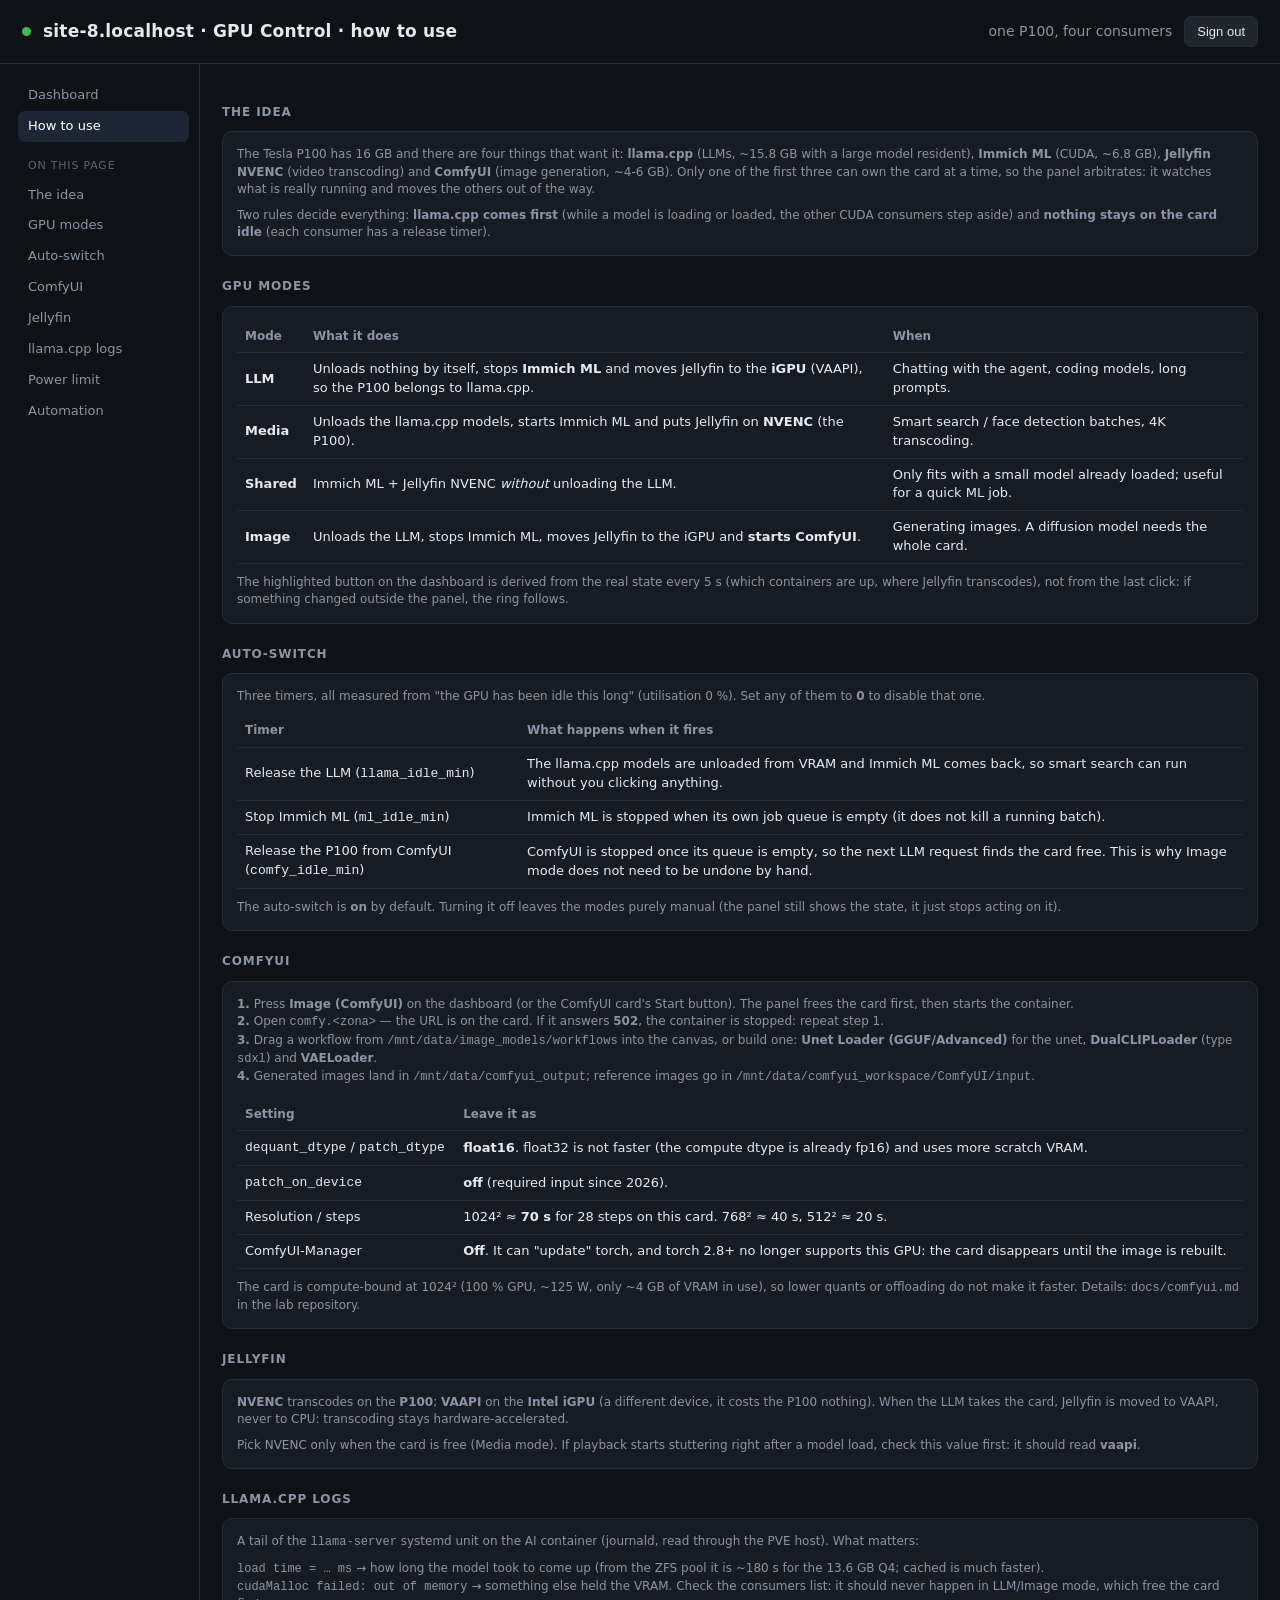
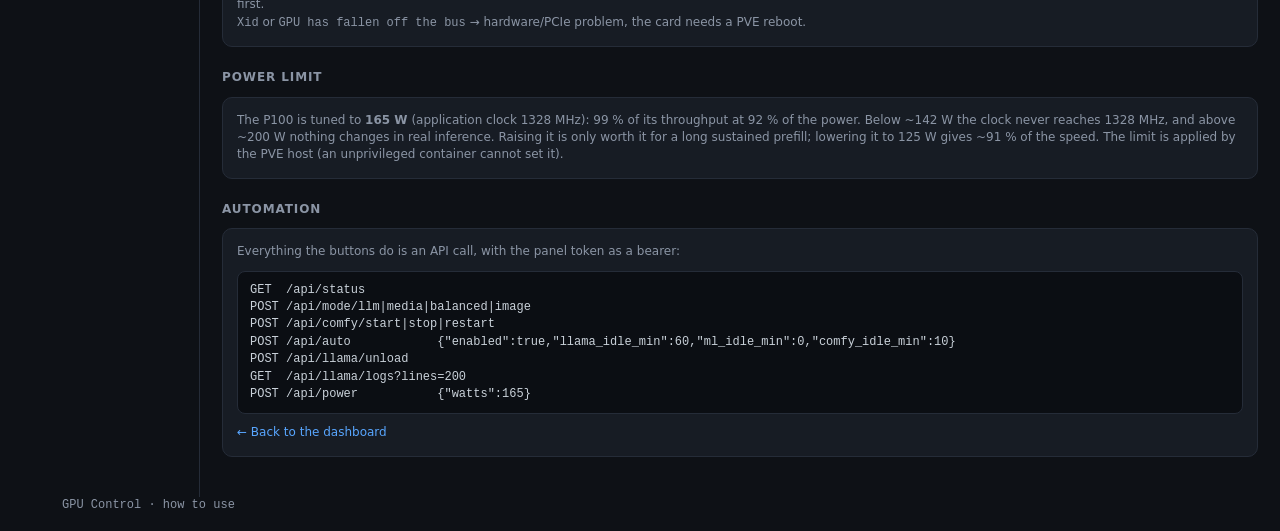
==== static/howto.html @ 384c23b3 "feat(panel): import the GPU control panel from the homelab repository The panel lived in `docker-com" ====
<!doctype html>
<html lang="en">
<head>
<meta charset="utf-8">
<meta name="viewport" content="width=device-width, initial-scale=1">
<title>GPU Control · how to use</title>
<link rel="stylesheet" href="/static/panel.css">
</head>
<body>
<header>
  <span class="dot" id="dot"></span>
  <h1 id="host">GPU Control · how to use</h1>
  <span class="sub">one P100, four consumers</span>
  <button id="logout" title="End this browser's session">Sign out</button>
</header>
<div class="shell">
<nav class="side">
  <a href="/">Dashboard</a>
  <a href="/howto" class="on">How to use</a>
  <span class="nav-label">On this page</span>
  <a href="#idea">The idea</a>
  <a href="#modes">GPU modes</a>
  <a href="#auto">Auto-switch</a>
  <a href="#comfy">ComfyUI</a>
  <a href="#jellyfin">Jellyfin</a>
  <a href="#logs">llama.cpp logs</a>
  <a href="#power">Power limit</a>
  <a href="#api">Automation</a>
</nav>
<main>

<h2 id="idea">The idea</h2>
<div class="card">
  <div class="k">
    The Tesla P100 has 16 GB and there are four things that want it: <b>llama.cpp</b>
    (LLMs, ~15.8 GB with a large model resident), <b>Immich ML</b> (CUDA, ~6.8 GB),
    <b>Jellyfin NVENC</b> (video transcoding) and <b>ComfyUI</b> (image generation,
    ~4-6 GB). Only one of the first three can own the card at a time, so the panel
    arbitrates: it watches what is really running and moves the others out of the way.
  </div>
  <div class="k" style="margin-top:8px">
    Two rules decide everything: <b>llama.cpp comes first</b> (while a model is
    loading or loaded, the other CUDA consumers step aside) and <b>nothing stays
    on the card idle</b> (each consumer has a release timer).
  </div>
</div>

<h2 id="modes">GPU modes</h2>
<div class="card">
  <table>
    <thead><tr><th>Mode</th><th>What it does</th><th>When</th></tr></thead>
    <tbody>
      <tr>
        <td><b>LLM</b></td>
        <td>Unloads nothing by itself, stops <b>Immich ML</b> and moves Jellyfin to the
            <b>iGPU</b> (VAAPI), so the P100 belongs to llama.cpp.</td>
        <td>Chatting with the agent, coding models, long prompts.</td>
      </tr>
      <tr>
        <td><b>Media</b></td>
        <td>Unloads the llama.cpp models, starts Immich ML and puts Jellyfin on
            <b>NVENC</b> (the P100).</td>
        <td>Smart search / face detection batches, 4K transcoding.</td>
      </tr>
      <tr>
        <td><b>Shared</b></td>
        <td>Immich ML + Jellyfin NVENC <i>without</i> unloading the LLM.</td>
        <td>Only fits with a small model already loaded; useful for a quick ML job.</td>
      </tr>
      <tr>
        <td><b>Image</b></td>
        <td>Unloads the LLM, stops Immich ML, moves Jellyfin to the iGPU and
            <b>starts ComfyUI</b>.</td>
        <td>Generating images. A diffusion model needs the whole card.</td>
      </tr>
    </tbody>
  </table>
  <div class="k" style="margin-top:10px">
    The highlighted button on the dashboard is derived from the real state every
    5 s (which containers are up, where Jellyfin transcodes), not from the last
    click: if something changed outside the panel, the ring follows.
  </div>
</div>

<h2 id="auto">Auto-switch</h2>
<div class="card">
  <div class="k">Three timers, all measured from "the GPU has been idle this long"
    (utilisation 0 %). Set any of them to <b>0</b> to disable that one.</div>
  <table style="margin-top:10px">
    <thead><tr><th>Timer</th><th>What happens when it fires</th></tr></thead>
    <tbody>
      <tr><td>Release the LLM (<span class="mono">llama_idle_min</span>)</td>
          <td>The llama.cpp models are unloaded from VRAM and Immich ML comes back, so
              smart search can run without you clicking anything.</td></tr>
      <tr><td>Stop Immich ML (<span class="mono">ml_idle_min</span>)</td>
          <td>Immich ML is stopped when its own job queue is empty (it does not kill a
              running batch).</td></tr>
      <tr><td>Release the P100 from ComfyUI (<span class="mono">comfy_idle_min</span>)</td>
          <td>ComfyUI is stopped once its queue is empty, so the next LLM request finds
              the card free. This is why Image mode does not need to be undone by hand.</td></tr>
    </tbody>
  </table>
  <div class="k" style="margin-top:10px">
    The auto-switch is <b>on</b> by default. Turning it off leaves the modes purely
    manual (the panel still shows the state, it just stops acting on it).
  </div>
</div>

<h2 id="comfy">ComfyUI</h2>
<div class="card">
  <div class="k">
    <b>1.</b> Press <b>Image (ComfyUI)</b> on the dashboard (or the ComfyUI card's
    Start button). The panel frees the card first, then starts the container.<br>
    <b>2.</b> Open <span class="mono">comfy.&lt;zona&gt;</span> — the URL is on the card.
    If it answers <b>502</b>, the container is stopped: repeat step 1.<br>
    <b>3.</b> Drag a workflow from
    <span class="mono">/mnt/data/image_models/workflows</span> into the canvas, or build
    one: <b>Unet Loader (GGUF/Advanced)</b> for the unet,
    <b>DualCLIPLoader</b> (type <span class="mono">sdxl</span>) and <b>VAELoader</b>.<br>
    <b>4.</b> Generated images land in <span class="mono">/mnt/data/comfyui_output</span>;
    reference images go in <span class="mono">/mnt/data/comfyui_workspace/ComfyUI/input</span>.
  </div>
  <table style="margin-top:12px">
    <thead><tr><th>Setting</th><th>Leave it as</th></tr></thead>
    <tbody>
      <tr><td><span class="mono">dequant_dtype</span> / <span class="mono">patch_dtype</span></td>
          <td><b>float16</b>. float32 is not faster (the compute dtype is already fp16)
              and uses more scratch VRAM.</td></tr>
      <tr><td><span class="mono">patch_on_device</span></td><td><b>off</b> (required input since 2026).</td></tr>
      <tr><td>Resolution / steps</td>
          <td>1024² ≈ <b>70 s</b> for 28 steps on this card. 768² ≈ 40 s, 512² ≈ 20 s.</td></tr>
      <tr><td>ComfyUI-Manager</td>
          <td><b>Off</b>. It can "update" torch, and torch 2.8+ no longer supports this
              GPU: the card disappears until the image is rebuilt.</td></tr>
    </tbody>
  </table>
  <div class="k" style="margin-top:10px">
    The card is compute-bound at 1024² (100 % GPU, ~125 W, only ~4 GB of VRAM in use),
    so lower quants or offloading do not make it faster. Details:
    <span class="mono">docs/comfyui.md</span> in the lab repository.
  </div>
</div>

<h2 id="jellyfin">Jellyfin</h2>
<div class="card">
  <div class="k">
    <b>NVENC</b> transcodes on the <b>P100</b>; <b>VAAPI</b> on the <b>Intel iGPU</b>
    (a different device, it costs the P100 nothing). When the LLM takes the card,
    Jellyfin is moved to VAAPI, never to CPU: transcoding stays hardware-accelerated.
  </div>
  <div class="k" style="margin-top:8px">
    Pick NVENC only when the card is free (Media mode). If playback starts stuttering
    right after a model load, check this value first: it should read <b>vaapi</b>.
  </div>
</div>

<h2 id="logs">llama.cpp logs</h2>
<div class="card">
  <div class="k">
    A tail of the <span class="mono">llama-server</span> systemd unit on the AI
    container (journald, read through the PVE host). What matters:
  </div>
  <div class="k" style="margin-top:8px">
    <span class="mono">load time = … ms</span> → how long the model took to come up
    (from the ZFS pool it is ~180 s for the 13.6 GB Q4; cached is much faster).<br>
    <span class="mono">cudaMalloc failed: out of memory</span> → something else held
    the VRAM. Check the consumers list: it should never happen in LLM/Image mode,
    which free the card first.<br>
    <span class="mono">Xid</span> or <span class="mono">GPU has fallen off the bus</span>
    → hardware/PCIe problem, the card needs a PVE reboot.
  </div>
</div>

<h2 id="power">Power limit</h2>
<div class="card">
  <div class="k">
    The P100 is tuned to <b>165 W</b> (application clock 1328 MHz): 99 % of its
    throughput at 92 % of the power. Below ~142 W the clock never reaches 1328 MHz,
    and above ~200 W nothing changes in real inference. Raising it is only worth it
    for a long sustained prefill; lowering it to 125 W gives ~91 % of the speed.
    The limit is applied by the PVE host (an unprivileged container cannot set it).
  </div>
</div>

<h2 id="api">Automation</h2>
<div class="card">
  <div class="k">
    Everything the buttons do is an API call, with the panel token as a bearer:
  </div>
  <pre class="mono" style="margin:10px 0 0; background:#0b0e13; border:1px solid var(--line);
       border-radius:8px; padding:10px 12px; overflow:auto; font-size:12px; color:#c9d1d9">GET  /api/status
POST /api/mode/llm|media|balanced|image
POST /api/comfy/start|stop|restart
POST /api/auto            {"enabled":true,"llama_idle_min":60,"ml_idle_min":0,"comfy_idle_min":10}
POST /api/llama/unload
GET  /api/llama/logs?lines=200
POST /api/power           {"watts":165}</pre>
  <div class="k" style="margin-top:10px">
    <a href="/">← Back to the dashboard</a>
  </div>
</div>

</main>
</div>
<footer class="mono">GPU Control · how to use</footer>
<script>
const el = document.getElementById('host');
el.textContent = location.hostname + ' · GPU Control · how to use';
document.title = location.hostname + ' · GPU Control · how to use';
document.getElementById('logout').onclick = async () => {
  try { await fetch('/api/logout', {method: 'POST', credentials: 'same-origin'}); } catch (e) {}
  location.href = '/login';
};
</script>
</body>
</html>
---- static/panel.css ----
/* GPU panel: shared by the dashboard (index.html) and the guide (howto.html). */
  :root { --bg:#0e1116; --card:#171c24; --line:#252c38; --fg:#e6e9ef; --mut:#8b95a5;
          --ok:#3fb950; --warn:#d29922; --bad:#f85149; --acc:#58a6ff; }
  * { box-sizing:border-box; }
  body { margin:0; background:var(--bg); color:var(--fg);
         font:14px/1.45 system-ui,-apple-system,Segoe UI,Roboto,sans-serif; }
  header { display:flex; align-items:center; gap:12px; padding:16px 22px;
           border-bottom:1px solid var(--line); }
  header h1 { margin:0; font-size:17px; font-weight:600; letter-spacing:.2px; }
  header .dot { width:9px; height:9px; border-radius:50%; background:var(--ok); }
  header .dot.busy { background:var(--warn); animation:pulse .8s ease-in-out infinite alternate; }
  @keyframes pulse { from { opacity:.35; } to { opacity:1; } }
  header .sub { color:var(--mut); margin-left:auto; font-variant-numeric:tabular-nums; }
  main { padding:18px 22px 40px; }
  h2 { font-size:12px; text-transform:uppercase; letter-spacing:.9px; color:var(--mut);
       margin:22px 0 10px; font-weight:600; }
  .grid { display:grid; gap:12px; grid-template-columns:repeat(auto-fit,minmax(150px,1fr)); }
  .card { background:var(--card); border:1px solid var(--line); border-radius:10px; padding:14px; }
  .card .k { color:var(--mut); font-size:12px; }
  .card .v { font-size:20px; font-weight:600; margin-top:4px; font-variant-numeric:tabular-nums; }
  .bar { height:7px; background:#0b0e13; border-radius:5px; overflow:hidden; margin-top:8px; }
  .bar > i { display:block; height:100%; background:var(--acc); }
  .two { display:grid; gap:12px; grid-template-columns:1fr 1fr; }
  @media (max-width:760px){ .two { grid-template-columns:1fr; } }
  table { width:100%; border-collapse:collapse; font-variant-numeric:tabular-nums; }
  th,td { text-align:left; padding:7px 8px; border-bottom:1px solid var(--line); font-size:13px; }
  th { color:var(--mut); font-weight:600; font-size:12px; }
  button { background:#21262d; color:var(--fg); border:1px solid var(--line);
           border-radius:7px; padding:7px 12px; cursor:pointer; font-size:13px;
           transition:background .12s, border-color .12s, transform .06s, box-shadow .12s;
           -webkit-tap-highlight-color:transparent; }
  button:hover:not(:disabled) { border-color:#3b4351; }
  button:active:not(:disabled) { transform:translateY(1px) scale(.985); }
  button:focus-visible { outline:2px solid var(--acc); outline-offset:2px; }
  button:disabled { opacity:.5; cursor:not-allowed; }
  button.pri { background:#1f6feb; border-color:#1f6feb; }
  button.warn { background:#8b2c2c; border-color:#8b2c2c; }
  button.on { background:#238636; border-color:#238636; }
  /* Activated/toggled button: ring + dot, applied from the real backend state. */
  button[aria-pressed="true"] { background:#1f6feb; border-color:var(--acc); color:#fff;
                               box-shadow:0 0 0 3px rgba(88,166,255,.20); }
  button[aria-pressed="true"]::before { content:"●"; font-size:9px; color:#cfe3ff;
                                        margin-right:6px; vertical-align:middle; }
  button[aria-pressed="true"].on { background:#238636; border-color:#2ea043; }
  button[aria-pressed="true"].warn { background:#a13a3a; border-color:#c95050; }
  button.busy { position:relative; color:transparent !important; box-shadow:none; }
  button.busy::after { content:""; position:absolute; inset:0; margin:auto; width:13px; height:13px;
                       border:2px solid rgba(255,255,255,.35); border-top-color:#fff;
                       border-radius:50%; animation:spin .7s linear infinite; }
  @keyframes spin { to { transform:rotate(360deg); } }
  @media (prefers-reduced-motion: reduce) {
    button.busy::after { animation-duration:2s; }
    header .dot.busy { animation:none; }
  }
  .row { display:flex; gap:10px; flex-wrap:wrap; align-items:center; }
  .pill { font-size:11px; padding:2px 8px; border-radius:20px; border:1px solid var(--line); color:var(--mut); }
  .pill.ok { color:var(--ok); border-color:#1d3d24; }
  .pill.off { color:var(--bad); border-color:#4a2323; }
  .pill.acc { color:var(--acc); border-color:#1d3a5e; }
  input[type=range] { width:100%; }
  input[type=number] { background:#0b0e13; color:var(--fg); border:1px solid var(--line);
                       border-radius:6px; padding:5px 7px; }
  #msg { position:fixed; right:18px; bottom:18px; background:#1f6feb; color:#fff;
         padding:10px 14px; border-radius:8px; opacity:0; transition:opacity .2s; max-width:380px;
         font-size:13px; pointer-events:none; }
  #msg.show { opacity:1; }
  #msg.err { background:#8b2c2c; }
  #msg.busy { background:#33415a; }
  .mono { font-family:ui-monospace,SFMono-Regular,Menlo,monospace; }
  select { background:#0b0e13; color:var(--fg); border:1px solid var(--line);
           border-radius:6px; padding:5px 7px; }
  /* llama.cpp log tail: fixed height + scroll, so a load cannot
     push the rest of the dashboard off screen. */
  pre#log-out { margin:10px 0 0; background:#0b0e13; border:1px solid var(--line); border-radius:8px;
                padding:10px 12px; max-height:400px; overflow:auto; font-size:11.5px; line-height:1.5;
                white-space:pre; color:#c9d1d9; }
  pre#log-out .w { color:var(--warn); }
  pre#log-out .e { color:var(--bad); }
  footer { color:var(--mut); font-size:12px; padding:0 22px 30px; max-width:1200px; margin:0 auto; }

/* --- layout: the sidebar Glance uses ---- */
.shell { display:grid; grid-template-columns:200px minmax(0,1fr); max-width:1440px; margin:0 auto; }
.side { padding:16px 10px 40px 18px; border-right:1px solid var(--line); }
.side a { display:block; color:var(--mut); text-decoration:none; padding:6px 10px;
          border-radius:7px; font-size:13px; }
.side a:hover { background:var(--card); color:var(--fg); }
.side a.on { background:#1d2634; color:#fff; }
.side .nav-label { display:block; margin:16px 0 6px; padding:0 10px; font-size:11px;
                   text-transform:uppercase; letter-spacing:.8px; color:#5c6675; }
h2, .card { scroll-margin-top:12px; }
h2 a, .k a { color:var(--acc); text-decoration:none; }
h2 a:hover, .k a:hover { text-decoration:underline; }
@media (max-width:760px){
  .shell { grid-template-columns:1fr; }
  .side { display:flex; gap:4px; overflow-x:auto; border-right:0;
          border-bottom:1px solid var(--line); padding:10px 12px; }
  .side a { white-space:nowrap; }
  .side .nav-sep, .side .nav-label { display:none; }
  main { padding:16px 14px 40px; }
}
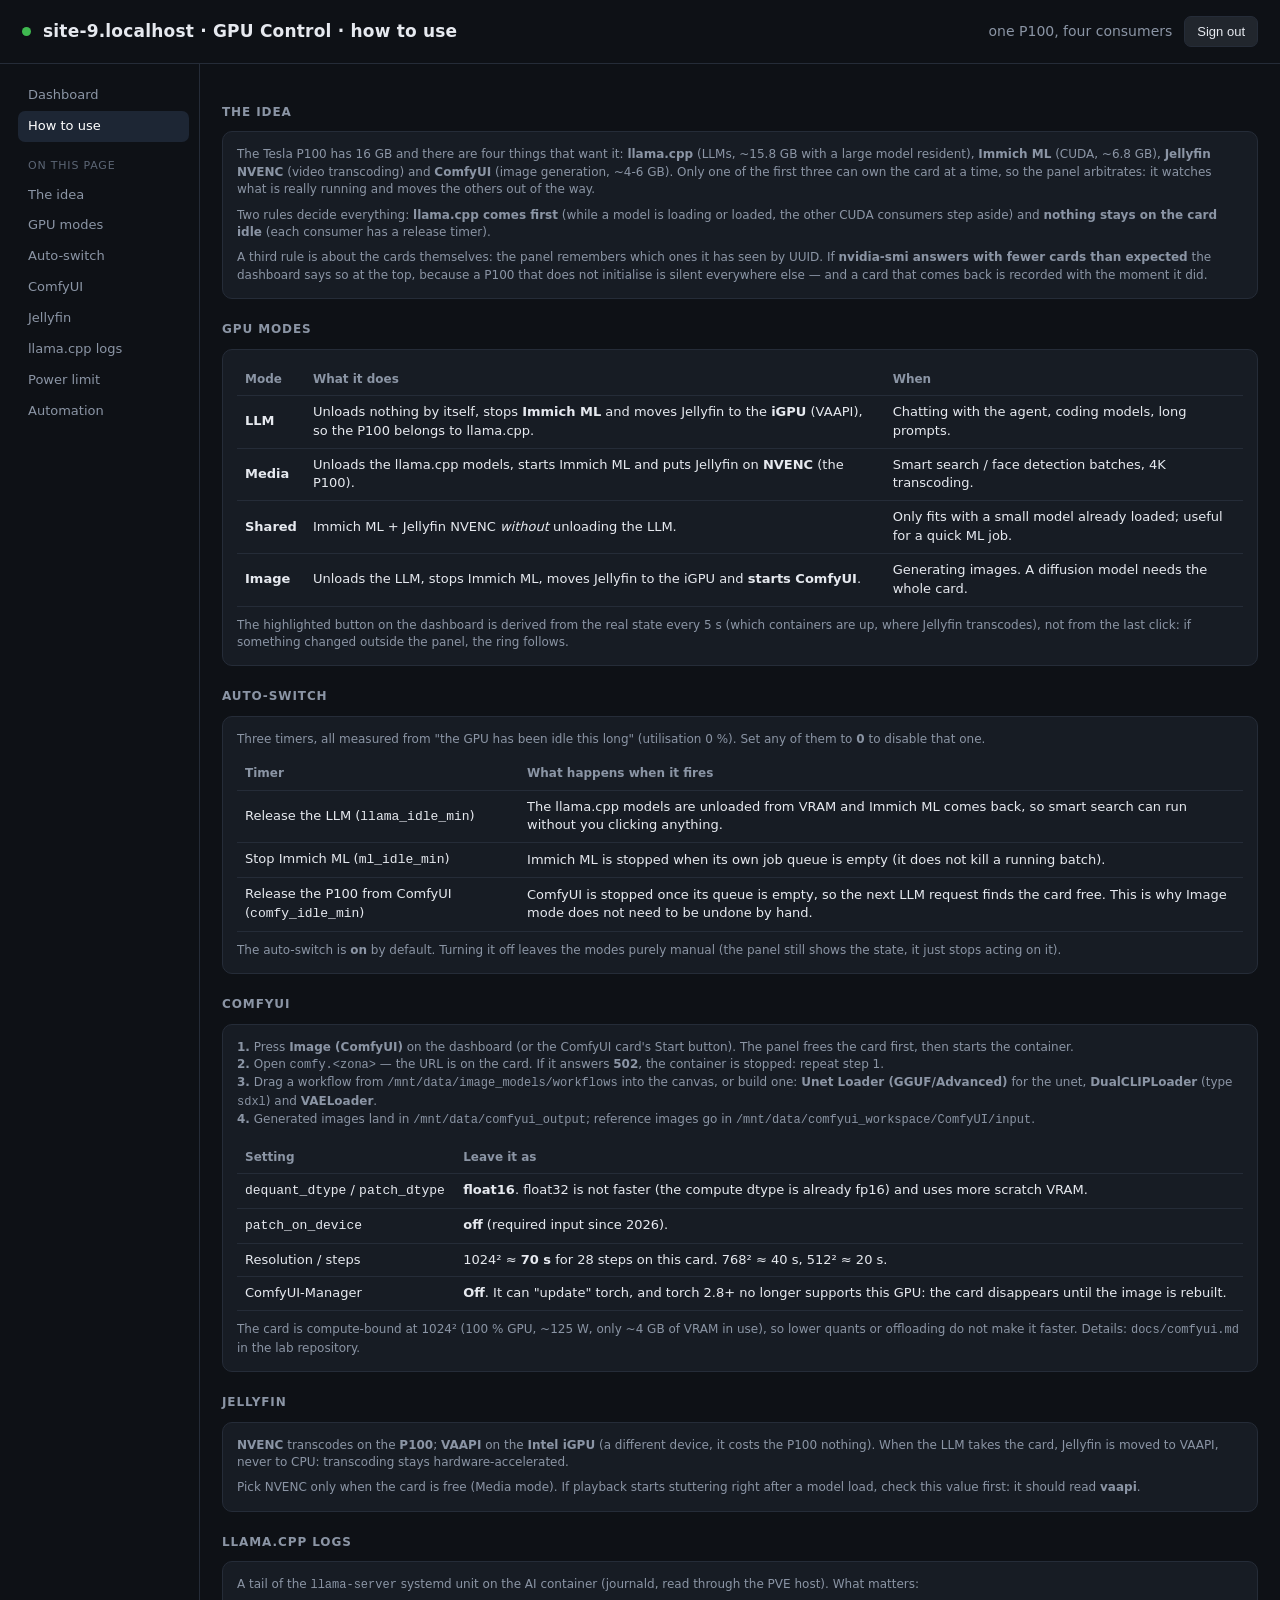
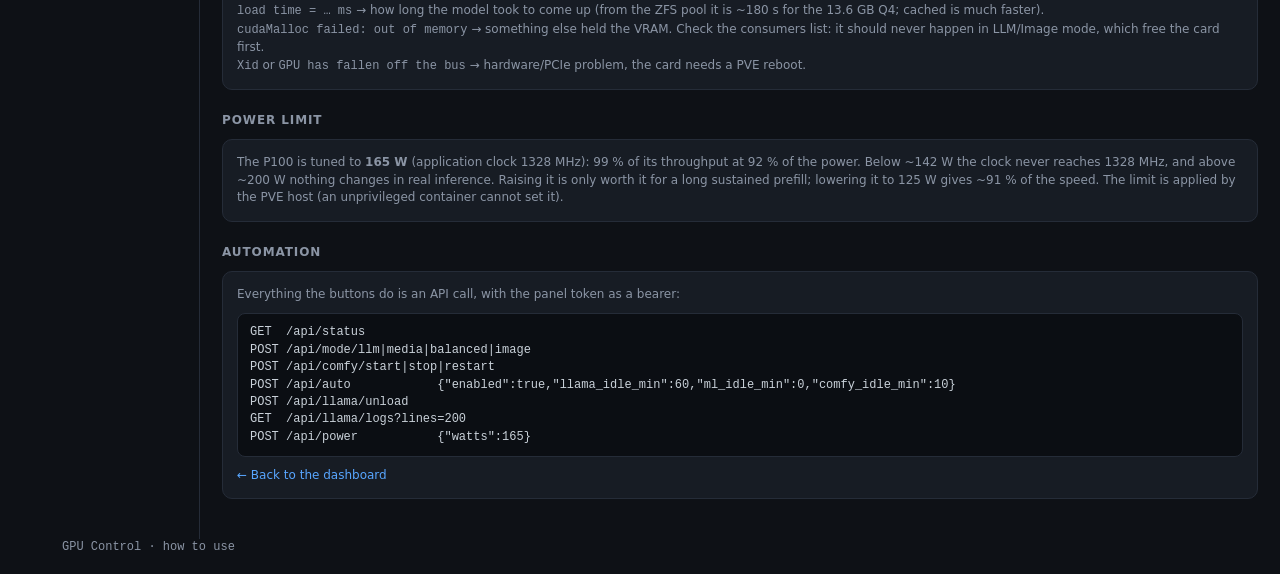
==== commit 2df283eb: "docs(readme): document the card inventory The failure it exists for is not obvious from the code: a " ====
--- a/static/howto.html
+++ b/static/howto.html
@@ -43,6 +43,13 @@
     loading or loaded, the other CUDA consumers step aside) and <b>nothing stays
     on the card idle</b> (each consumer has a release timer).
   </div>
+  <div class="k" style="margin-top:8px">
+    A third rule is about the cards themselves: the panel remembers which ones it
+    has seen by UUID. If <b>nvidia-smi answers with fewer cards than expected</b>
+    the dashboard says so at the top, because a P100 that does not initialise is
+    silent everywhere else — and a card that comes back is recorded with the
+    moment it did.
+  </div>
 </div>
 
 <h2 id="modes">GPU modes</h2>
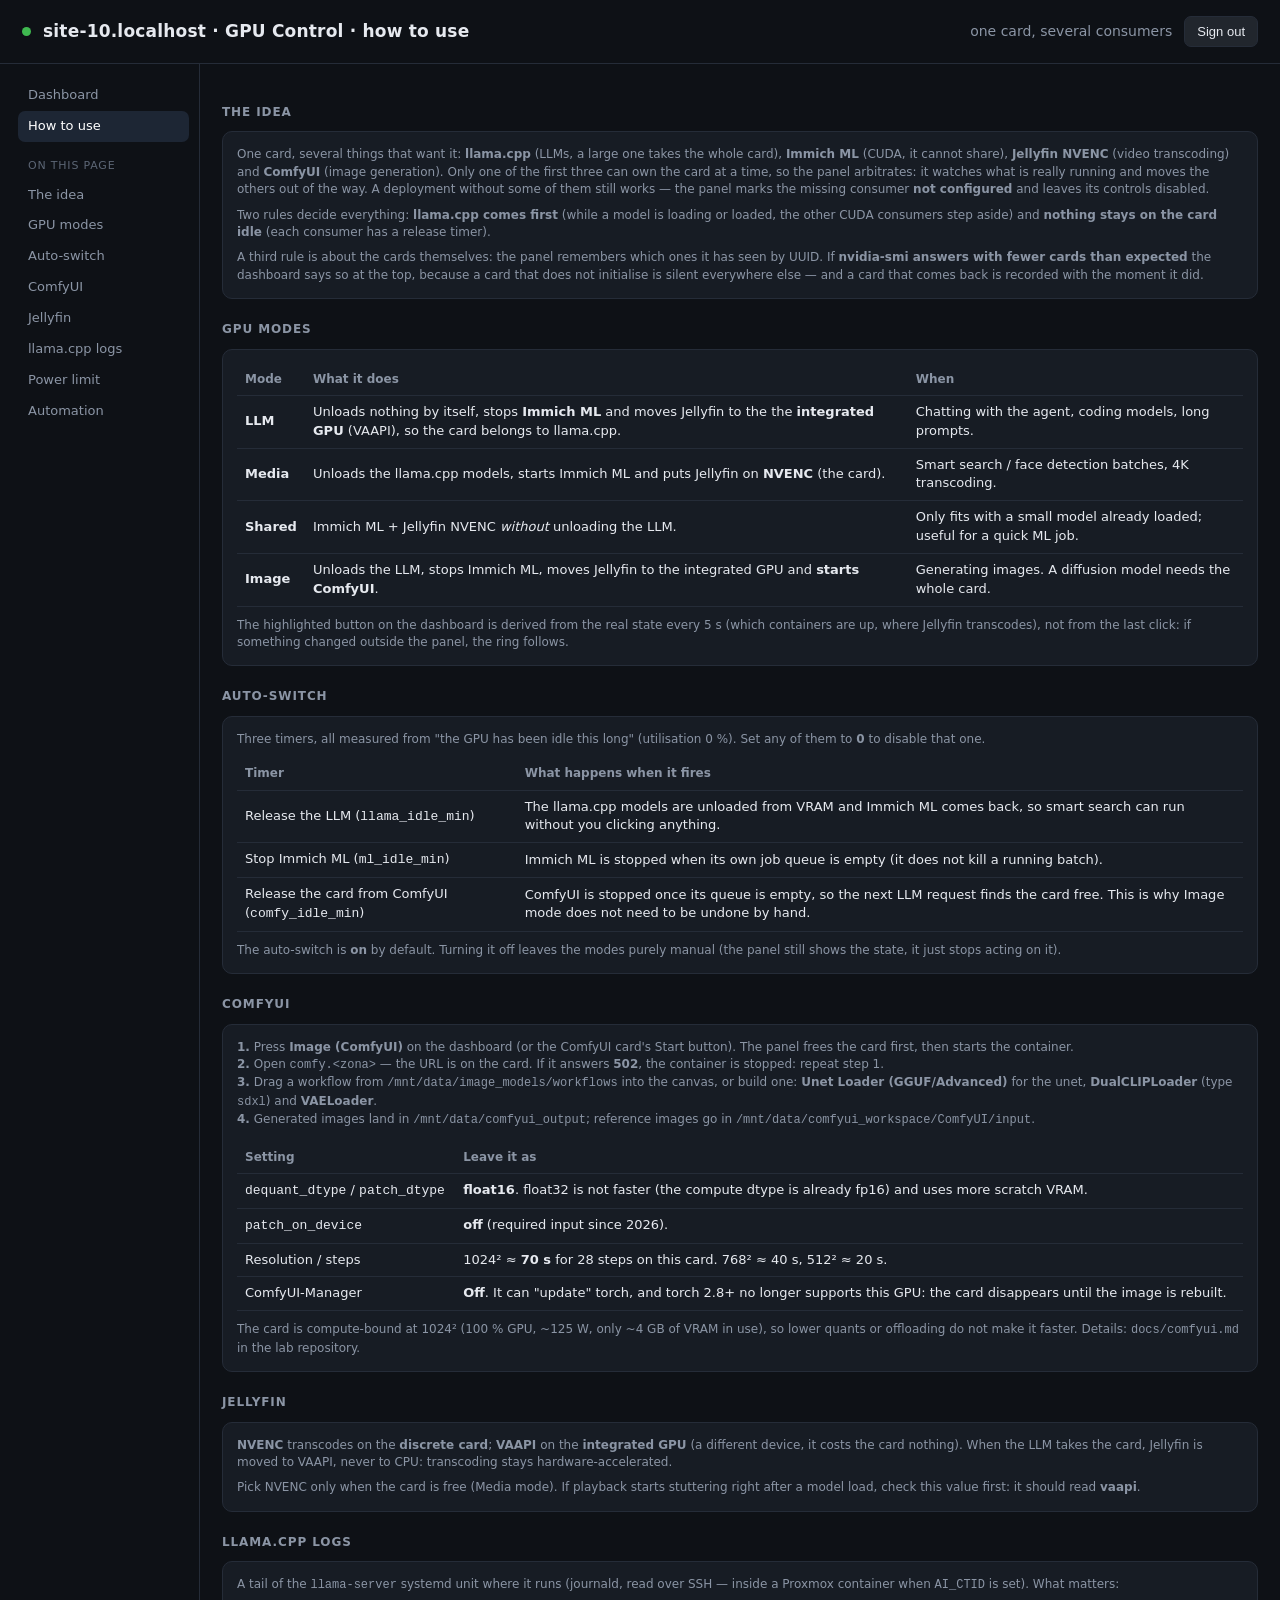
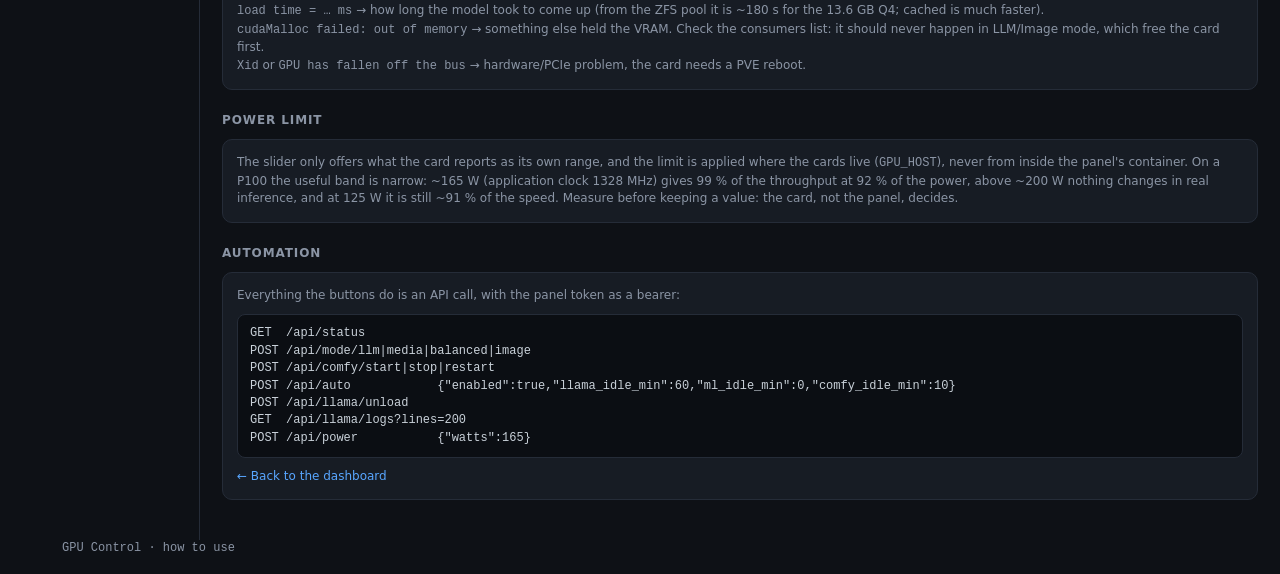
==== commit 12d5b641: "feat(ui): stop showing controls for consumers this deployment lacks A panel with no Immich and no Je" ====
--- a/static/howto.html
+++ b/static/howto.html
@@ -10,7 +10,7 @@
 <header>
   <span class="dot" id="dot"></span>
   <h1 id="host">GPU Control · how to use</h1>
-  <span class="sub">one P100, four consumers</span>
+  <span class="sub">one card, several consumers</span>
   <button id="logout" title="End this browser's session">Sign out</button>
 </header>
 <div class="shell">
@@ -32,11 +32,13 @@
 <h2 id="idea">The idea</h2>
 <div class="card">
   <div class="k">
-    The Tesla P100 has 16 GB and there are four things that want it: <b>llama.cpp</b>
-    (LLMs, ~15.8 GB with a large model resident), <b>Immich ML</b> (CUDA, ~6.8 GB),
-    <b>Jellyfin NVENC</b> (video transcoding) and <b>ComfyUI</b> (image generation,
-    ~4-6 GB). Only one of the first three can own the card at a time, so the panel
-    arbitrates: it watches what is really running and moves the others out of the way.
+    One card, several things that want it: <b>llama.cpp</b> (LLMs, a large one takes
+    the whole card), <b>Immich ML</b> (CUDA, it cannot share), <b>Jellyfin NVENC</b>
+    (video transcoding) and <b>ComfyUI</b> (image generation). Only one of the first
+    three can own the card at a time, so the panel arbitrates: it watches what is
+    really running and moves the others out of the way. A deployment without some of
+    them still works — the panel marks the missing consumer <b>not configured</b> and
+    leaves its controls disabled.
   </div>
   <div class="k" style="margin-top:8px">
     Two rules decide everything: <b>llama.cpp comes first</b> (while a model is
@@ -46,7 +48,7 @@
   <div class="k" style="margin-top:8px">
     A third rule is about the cards themselves: the panel remembers which ones it
     has seen by UUID. If <b>nvidia-smi answers with fewer cards than expected</b>
-    the dashboard says so at the top, because a P100 that does not initialise is
+    the dashboard says so at the top, because a card that does not initialise is
     silent everywhere else — and a card that comes back is recorded with the
     moment it did.
   </div>
@@ -60,13 +62,13 @@
       <tr>
         <td><b>LLM</b></td>
         <td>Unloads nothing by itself, stops <b>Immich ML</b> and moves Jellyfin to the
-            <b>iGPU</b> (VAAPI), so the P100 belongs to llama.cpp.</td>
+            the <b>integrated GPU</b> (VAAPI), so the card belongs to llama.cpp.</td>
         <td>Chatting with the agent, coding models, long prompts.</td>
       </tr>
       <tr>
         <td><b>Media</b></td>
         <td>Unloads the llama.cpp models, starts Immich ML and puts Jellyfin on
-            <b>NVENC</b> (the P100).</td>
+            <b>NVENC</b> (the card).</td>
         <td>Smart search / face detection batches, 4K transcoding.</td>
       </tr>
       <tr>
@@ -76,7 +78,7 @@
       </tr>
       <tr>
         <td><b>Image</b></td>
-        <td>Unloads the LLM, stops Immich ML, moves Jellyfin to the iGPU and
+        <td>Unloads the LLM, stops Immich ML, moves Jellyfin to the integrated GPU and
             <b>starts ComfyUI</b>.</td>
         <td>Generating images. A diffusion model needs the whole card.</td>
       </tr>
@@ -102,7 +104,7 @@
       <tr><td>Stop Immich ML (<span class="mono">ml_idle_min</span>)</td>
           <td>Immich ML is stopped when its own job queue is empty (it does not kill a
               running batch).</td></tr>
-      <tr><td>Release the P100 from ComfyUI (<span class="mono">comfy_idle_min</span>)</td>
+      <tr><td>Release the card from ComfyUI (<span class="mono">comfy_idle_min</span>)</td>
           <td>ComfyUI is stopped once its queue is empty, so the next LLM request finds
               the card free. This is why Image mode does not need to be undone by hand.</td></tr>
     </tbody>
@@ -151,9 +153,10 @@
 <h2 id="jellyfin">Jellyfin</h2>
 <div class="card">
   <div class="k">
-    <b>NVENC</b> transcodes on the <b>P100</b>; <b>VAAPI</b> on the <b>Intel iGPU</b>
-    (a different device, it costs the P100 nothing). When the LLM takes the card,
-    Jellyfin is moved to VAAPI, never to CPU: transcoding stays hardware-accelerated.
+    <b>NVENC</b> transcodes on the <b>discrete card</b>; <b>VAAPI</b> on the
+    <b>integrated GPU</b> (a different device, it costs the card nothing). When the
+    LLM takes the card, Jellyfin is moved to VAAPI, never to CPU: transcoding stays
+    hardware-accelerated.
   </div>
   <div class="k" style="margin-top:8px">
     Pick NVENC only when the card is free (Media mode). If playback starts stuttering
@@ -164,8 +167,9 @@
 <h2 id="logs">llama.cpp logs</h2>
 <div class="card">
   <div class="k">
-    A tail of the <span class="mono">llama-server</span> systemd unit on the AI
-    container (journald, read through the PVE host). What matters:
+    A tail of the <span class="mono">llama-server</span> systemd unit where it runs
+    (journald, read over SSH — inside a Proxmox container when
+    <span class="mono">AI_CTID</span> is set). What matters:
   </div>
   <div class="k" style="margin-top:8px">
     <span class="mono">load time = … ms</span> → how long the model took to come up
@@ -181,11 +185,12 @@
 <h2 id="power">Power limit</h2>
 <div class="card">
   <div class="k">
-    The P100 is tuned to <b>165 W</b> (application clock 1328 MHz): 99 % of its
-    throughput at 92 % of the power. Below ~142 W the clock never reaches 1328 MHz,
-    and above ~200 W nothing changes in real inference. Raising it is only worth it
-    for a long sustained prefill; lowering it to 125 W gives ~91 % of the speed.
-    The limit is applied by the PVE host (an unprivileged container cannot set it).
+    The slider only offers what the card reports as its own range, and the limit is
+    applied where the cards live (<span class="mono">GPU_HOST</span>), never from
+    inside the panel's container. On a P100 the useful band is narrow: ~165 W
+    (application clock 1328 MHz) gives 99 % of the throughput at 92 % of the power,
+    above ~200 W nothing changes in real inference, and at 125 W it is still ~91 % of
+    the speed. Measure before keeping a value: the card, not the panel, decides.
   </div>
 </div>
 
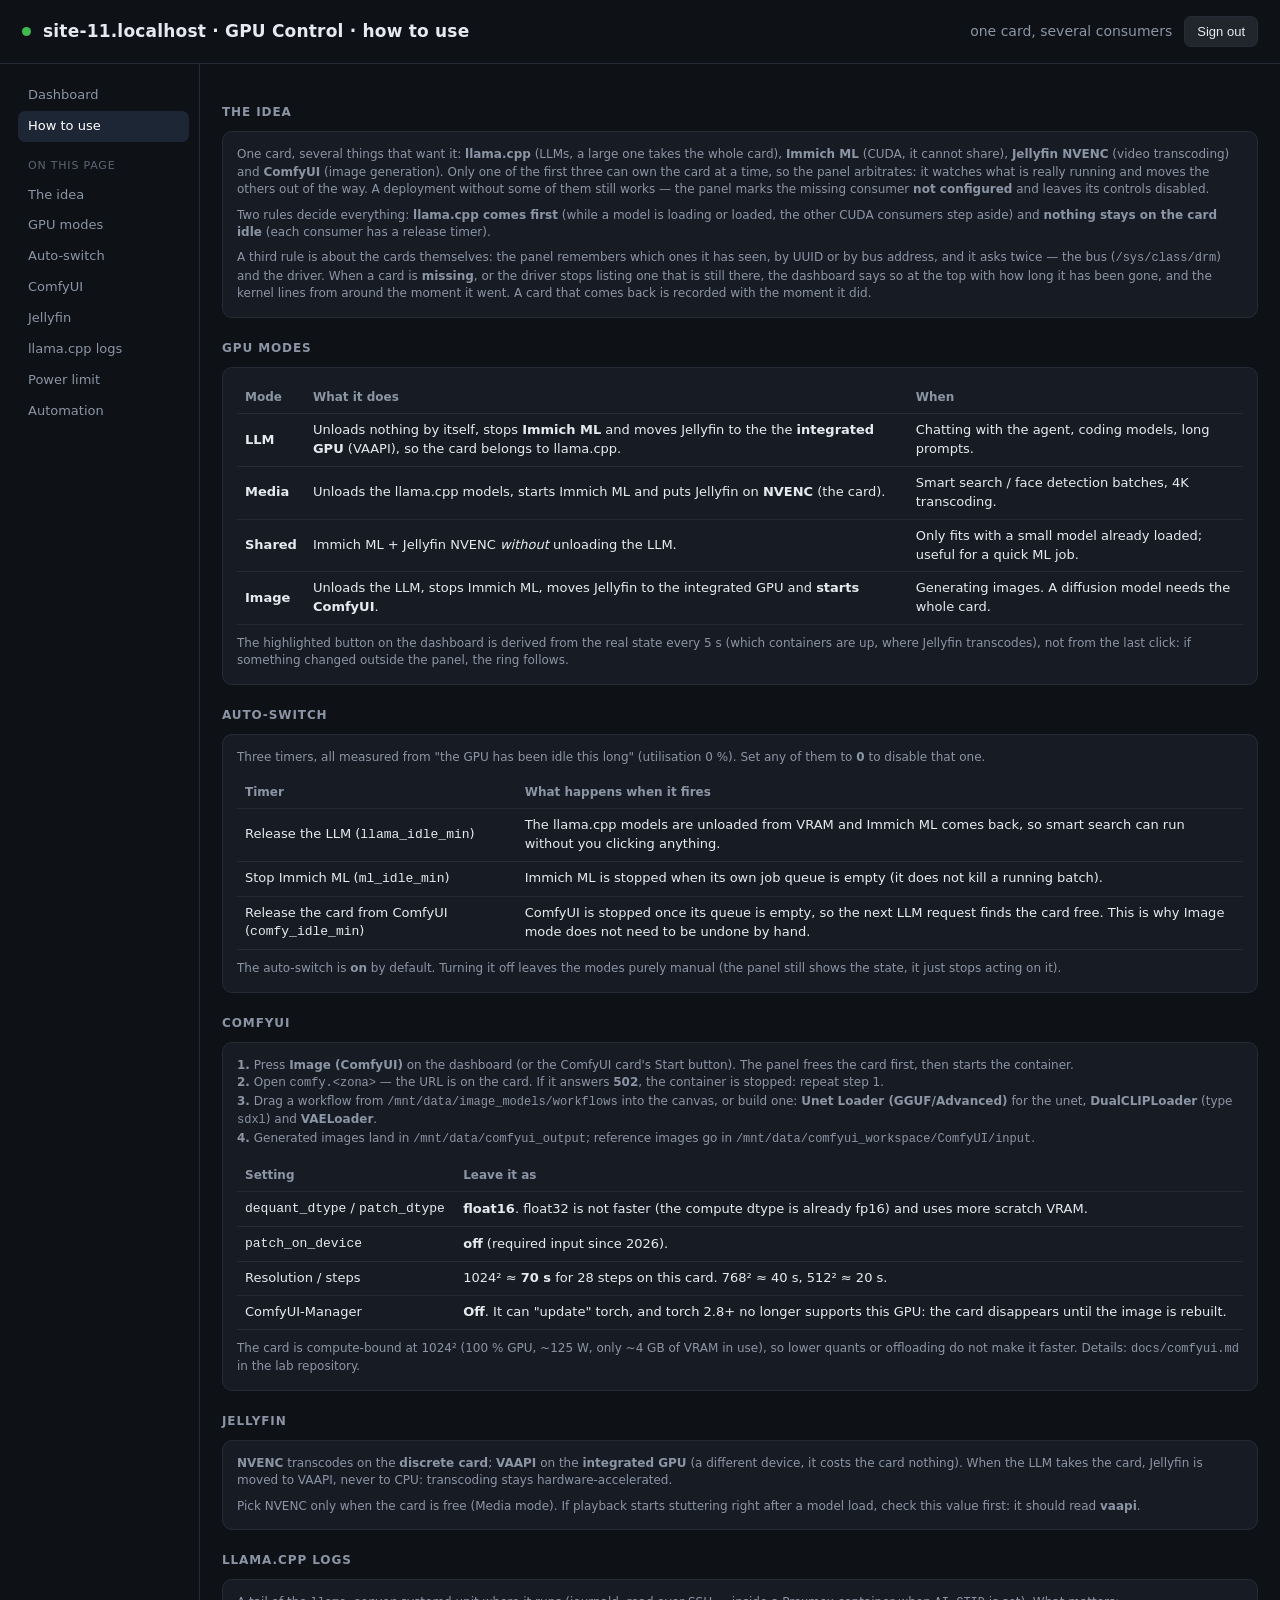
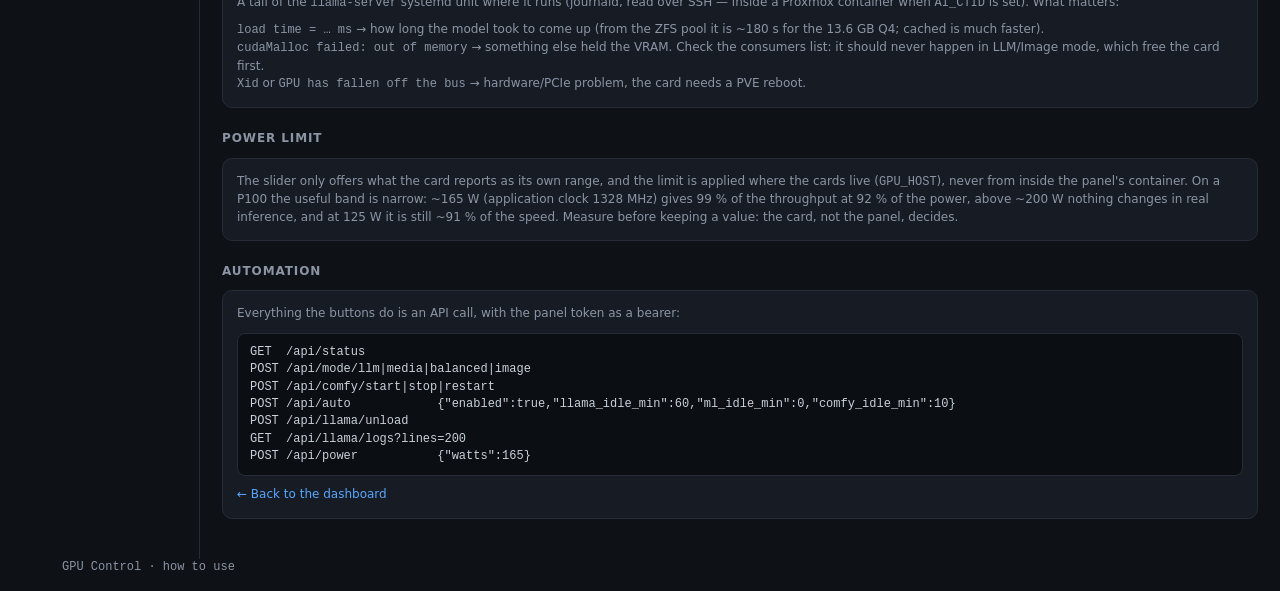
==== commit 196e80bf: "feat(cards): read any vendor, and tell a missing card from a dead host The probe is one SSH session " ====
--- a/static/howto.html
+++ b/static/howto.html
@@ -47,10 +47,12 @@
   </div>
   <div class="k" style="margin-top:8px">
     A third rule is about the cards themselves: the panel remembers which ones it
-    has seen by UUID. If <b>nvidia-smi answers with fewer cards than expected</b>
-    the dashboard says so at the top, because a card that does not initialise is
-    silent everywhere else — and a card that comes back is recorded with the
-    moment it did.
+    has seen, by UUID or by bus address, and it asks twice — the bus
+    (<span class="mono">/sys/class/drm</span>) and the driver. When a card is
+    <b>missing</b>, or the driver stops listing one that is still there, the
+    dashboard says so at the top with how long it has been gone, and the kernel
+    lines from around the moment it went. A card that comes back is recorded
+    with the moment it did.
   </div>
 </div>
 
